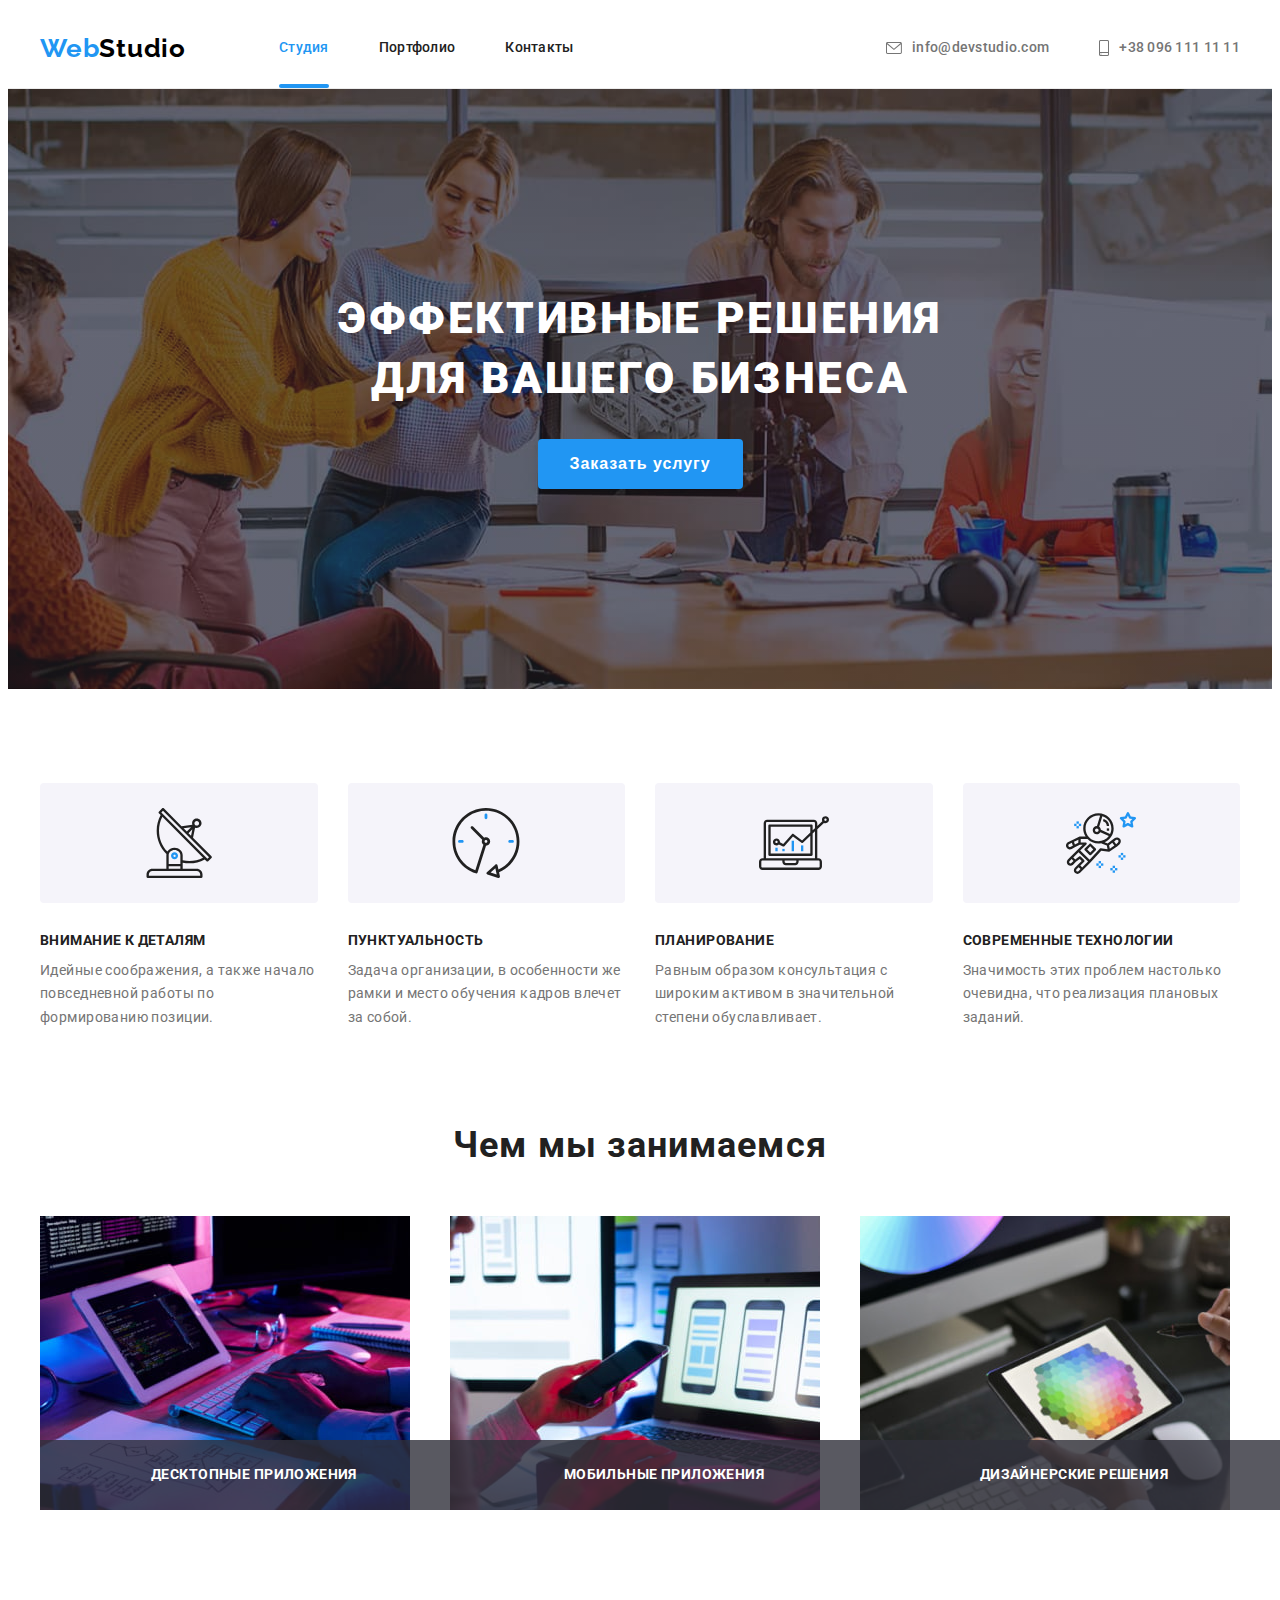
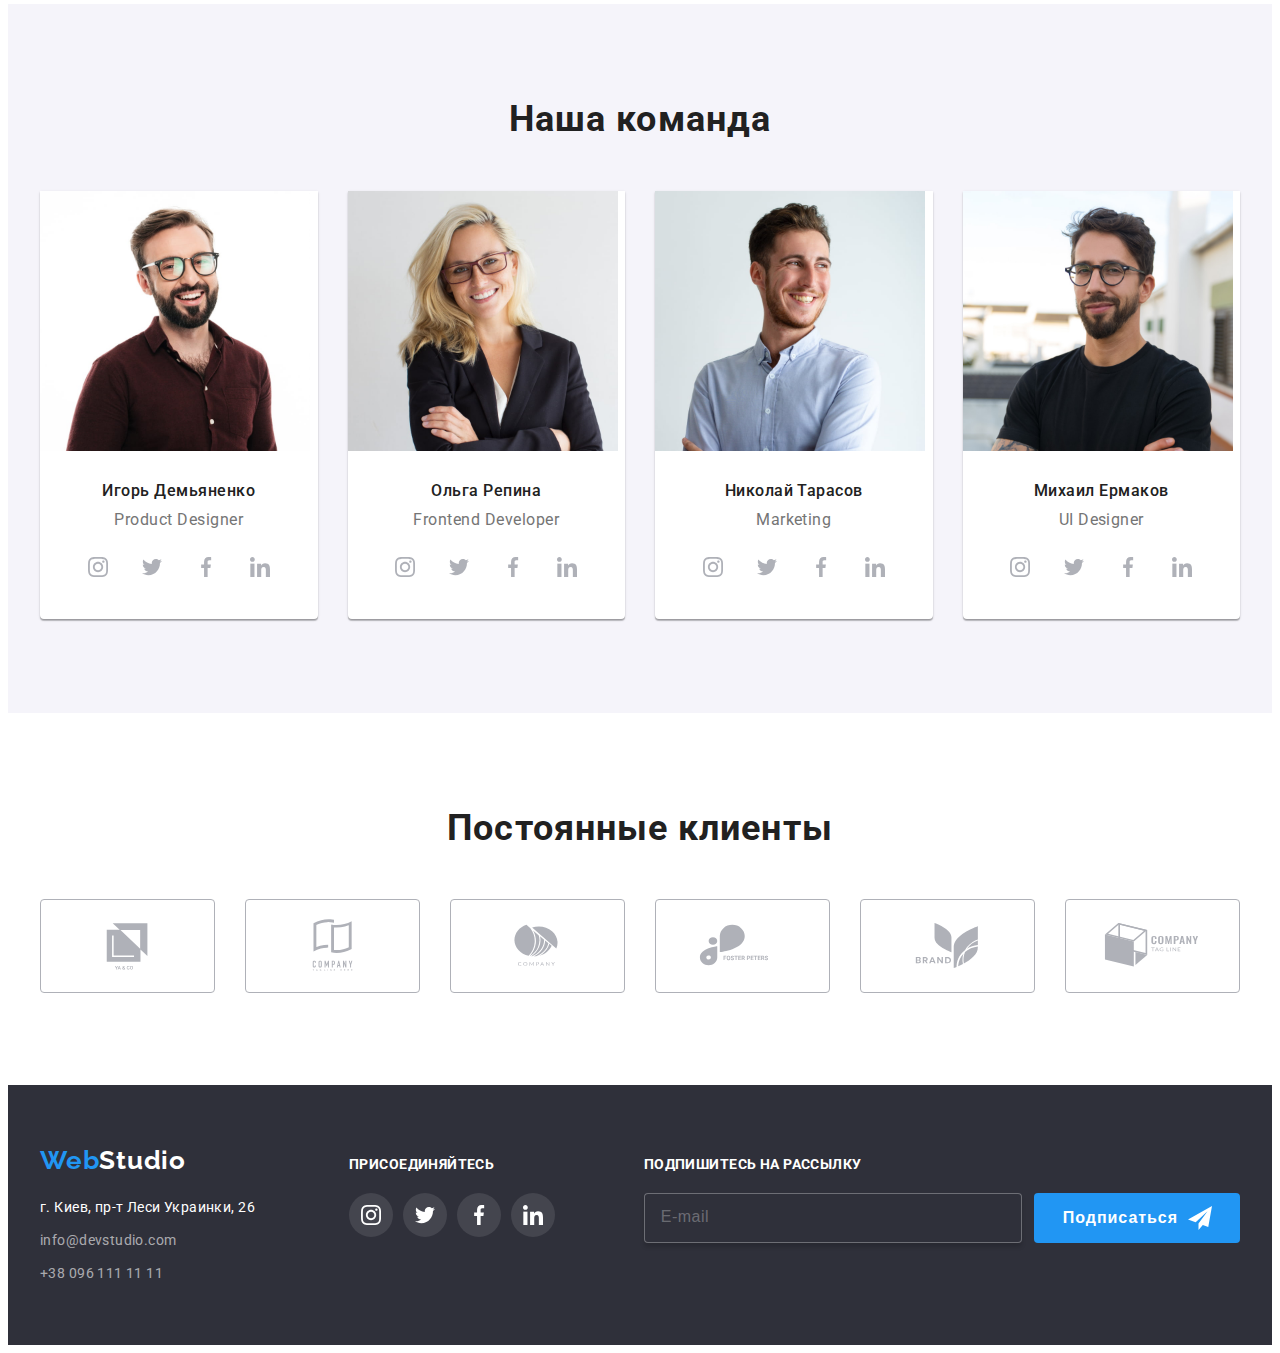
==== index.html @ 1b076e42 "copy hw5 to hw6 and add  subscribe form" ====
<!DOCTYPE html>
<html lang="ru">

<head>
  <meta charset="UTF-8">
  <meta http-equiv="X-UA-Compatible" content="IE=edge">
  <meta name="viewport" content="width=device-width, initial-scale=1.0">
  <link rel="preconnect" href="https://fonts.gstatic.com">
  <link href="https://fonts.googleapis.com/css2?family=Raleway:wght@700&family=Roboto:wght@400;500;700;900&display=swap"
    rel="stylesheet">
  <link rel="stylesheet" href="https://cdnjs.cloudflare.com/ajax/libs/modern-normalize/1.0.0/modern-normalize.min.css"
    integrity="sha512-ISS7cAi1PEhQ8jnbJpJZMd29NlhNj4AWYyLOSp2CE/CsHxTCu+r+t0D2yoJudVrd0/8fTVPUVDzY5Tvli75u/g=="
    crossorigin="anonymous" referrerpolicy="no-referrer" />
  <link rel="stylesheet" href="./css/styles.css">
  <title>Веб-студия</title>
</head>

<body>

  <!-- website header -->

  <header class="page-header">
    <div class="container head-container">
      <a class="logo link" href="./index.html"><span class="accent-color">Web</span>Studio</a>
      <nav class="navigation">
        <ul class="nav-list list">
          <li class="nav-list-item"><a class="nav-list-link link accent-color" href="./index.html">Студия</a></li>
          <li class="nav-list-item"><a class="nav-list-link link" href="./portfolio.html">Портфолио</a></li>
          <li class="nav-list-item"><a class="nav-list-link link" href="#contacts">Контакты</a></li>
        </ul>
      </nav>
      <ul class="page-header-contacts-list list">
        <li class="page-header-contacts-item">
          <a class="page-header-contacts-link link" href="mailto:info@devstudio.com">
            <svg class="envelope-icon contacts-icon" width="16" height="12">
              <use href="./images/icons.svg#icon-envelope"></use>
            </svg>
          info@devstudio.com
          </a>
        </li>
        <li class="page-header-contacts-item">
          <a class="page-header-contacts-link link" href="tel:+380961111111">
            <svg class="smartphone-icon contacts-icon" width="10" height="16">
              <use href="./images/icons.svg#icon-smartphone"></use>
            </svg>
            +38 096 111 11 11
          </a>
        </li>
      </ul>
    </div>
  </header>

  <!-- Main content -->

  <main class="main-content">

    <!-- Hero section -->

    <section class="hero-section">
      <div class="container">
        <h1 class="hero-title">Эффективные решения для вашего бизнеса</h1>
        <button class="modal-btn" type="button" data-modal-open>Заказать услугу</button>
      </div>
    </section>

    <!-- Benefits section -->

    <section class="benefits-section">
      <div class="container benefits-container">
        <h2 class="visually-hidden">Наш подход</h2>
        <ul class="benefits-list list">
          <li class="benefits-list-item">
            <div class="benefits-icon-bg">
              <svg class="benefits-icon">
                <use href="./images/icons.svg#icon-antenna"></use>
              </svg>
            </div>
            <h3 class="benefits-list-item-title">Внимание к деталям</h3>
            <p class="benefits-list-item-description">Идейные соображения, а также начало повседневной работы по формированию
              позиции.</p>
          </li>
          <li class="benefits-list-item">
            <div class="benefits-icon-bg">
              <svg class="benefits-icon">
                <use href="./images/icons.svg#icon-clock"></use>
              </svg>
            </div>
            <h3 class="benefits-list-item-title">Пунктуальность</h3>
            <p class="benefits-list-item-description">Задача организации, в особенности же рамки и место обучения кадров влечет
              за собой.</p>
          </li>
          <li class="benefits-list-item">
            <div class="benefits-icon-bg">
              <svg class="benefits-icon">
                <use href="./images/icons.svg#icon-diagram"></use>
              </svg>
            </div>
            <h3 class="benefits-list-item-title">Планирование</h3>
            <p class="benefits-list-item-description">Равным образом консультация с широким активом в значительной степени
              обуславливает.</p>
          </li>
          <li class="benefits-list-item">
            <div class="benefits-icon-bg">
              <svg class="benefits-icon">
                <use href="./images/icons.svg#icon-astronaut"></use>
              </svg>
            </div>
            <h3 class="benefits-list-item-title">Современные технологии</h3>
            <p class="benefits-list-item-description">Значимость этих проблем настолько очевидна, что реализация плановых
              заданий.</p>
          </li>
        </ul>
      </div>
    </section>

    <!-- Serviсes section -->

    <section class="services-section">
      <div class="container">
        <h2 class="title">Чем мы занимаемся</h2>
        <ul class="services-list list">
          <li class="services-list-item">
            <img class="services-list-item-img" src="./images/services/websites-development.jpg"
              alt="Разработка сайтов под ключ" width="370" height="294">
            <p class="servise-list-item-desctiprtion">Десктопные приложения</p>
          </li>
          <li class="services-list-item">
            <img class="services-list-item-img" src="./images/services/mobile-applications-development.jpg"
              alt="Разработка мобильных приложений" width="370" height="294">
              <p class="servise-list-item-desctiprtion">Мобильные приложения</p>
          </li>
          <li class="services-list-item">
            <img class="services-list-item-img" src="./images/services/projects-design.jpg" alt="Дизайн проектов" width="370"
              height="294">
              <p class="servise-list-item-desctiprtion">Дизайнерские решения</p>
          </li>
        </ul>
      </div>
    </section>
    
    <!-- Team section-->

    <section class="section team">
      <div class="container">
              <h2 class="title">Наша команда</h2>
              <ul class="team-list list">
                <li class="team-list-item">
                  <img class="team-list-item-img" src="./images/team/ihor-demyanenko.jpg" alt="Демьяненко Игорь" width="270"
                    height="260">
                  <div class="team-card">
                    <h3 class="team-list-item-name">Игорь Демьяненко</h3>
                    <p class="team-list-item-work-position">Product Designer</p>
                    <ul class="social-list list">
                      <li class="social-list-item">
                        <a href="" class="social-list-link light-theme-icon-bgc link">
                          <svg class="social-icon light-theme-icon">
                            <use href="./images/icons.svg#icon-instagram"></use>
                          </svg>
                        </a>
                      </li>
                      <li class="social-list-item">
                        <a href="" class="social-list-link light-theme-icon-bgc link">
                          <svg class="social-icon light-theme-icon">
                            <use href="./images/icons.svg#icon-twitter"></use>
                          </svg>
                        </a>
                      </li>
                      <li class="social-list-item">
                        <a href="" class="social-list-link light-theme-icon-bgc link">
                          <svg class="social-icon light-theme-icon">
                            <use href="./images/icons.svg#icon-facebook"></use>
                          </svg>
                        </a>
                      </li>
                      <li class="social-list-item">
                        <a href="" class="social-list-link light-theme-icon-bgc link">
                          <svg class="social-icon light-theme-icon">
                            <use href="./images/icons.svg#icon-linkedin"></use>
                          </svg>
                        </a>
                      </li>
                    </ul>
                  </div>
                </li>
                <li class="team-list-item">
                  <img class="team-list-item-img" src="./images/team/olha-repina.jpg" alt="Репина Ольга" width="270" height="260">
                  <div class="team-card">
                    <h3 class="team-list-item-name">Ольга Репина</h3>
                    <p class="team-list-item-work-position">Frontend Developer</p>
                    <ul class="social-list list">
                      <li class="social-list-item">
                        <a href="" class="social-list-link light-theme-icon-bgc">
                          <svg class="social-icon light-theme-icon">
                            <use href="./images/icons.svg#icon-instagram"></use>
                          </svg>
                        </a>
                      </li>
                      <li class="social-list-item">
                        <a href="" class="social-list-link light-theme-icon-bgc">
                          <svg class="social-icon light-theme-icon">
                            <use href="./images/icons.svg#icon-twitter"></use>
                          </svg>
                        </a>
                      </li>
                      <li class="social-list-item">
                        <a href="" class="social-list-link light-theme-icon-bgc">
                          <svg class="social-icon light-theme-icon">
                            <use href="./images/icons.svg#icon-facebook"></use>
                          </svg>
                        </a>
                      </li>
                      <li class="social-list-item">
                        <a href="" class="social-list-link light-theme-icon-bgc">
                          <svg class="social-icon light-theme-icon">
                            <use href="./images/icons.svg#icon-linkedin"></use>
                          </svg>
                        </a>
                      </li>
                    </ul>
                  </div>
                </li>
                <li class="team-list-item">
                  <img class="team-list-item-img" src="./images/team/nikolay-tarasov.jpg" alt="Николай Тарасов" width="270"
                    height="260">
                  <div class="team-card">
                    <h3 class="team-list-item-name">Николай Тарасов</h3>
                    <p class="team-list-item-work-position">Marketing</p>
                    <ul class="social-list list">
                      <li class="social-list-item">
                        <a href="" class="social-list-link light-theme-icon-bgc">
                          <svg class="social-icon light-theme-icon">
                            <use href="./images/icons.svg#icon-instagram"></use>
                          </svg>
                        </a>
                      </li>
                      <li class="social-list-item">
                        <a href="" class="social-list-link light-theme-icon-bgc">
                          <svg class="social-icon light-theme-icon">
                            <use href="./images/icons.svg#icon-twitter"></use>
                          </svg>
                        </a>
                      </li>
                      <li class="social-list-item">
                        <a href="" class="social-list-link light-theme-icon-bgc">
                          <svg class="social-icon light-theme-icon">
                            <use href="./images/icons.svg#icon-facebook"></use>
                          </svg>
                        </a>
                      </li>
                      <li class="social-list-item">
                        <a href="" class="social-list-link light-theme-icon-bgc">
                          <svg class="social-icon light-theme-icon">
                            <use href="./images/icons.svg#icon-linkedin"></use>
                          </svg>
                        </a>
                      </li>
                    </ul>
                  </div>
                </li>
                <li class="team-list-item">
                  <img class="team-list-item-img" src="./images/team/mikhail-ermakov.jpg" alt="Ермаков Михаил" width="270"
                    height="260">
                  <div class="team-card">
                    <h3 class="team-list-item-name">Михаил Ермаков</h3>
                    <p class="team-list-item-work-position">UI Designer</p>
                    <ul class="social-list list">
                      <li class="social-list-item">
                        <a href="" class="social-list-link light-theme-icon-bgc">
                          <svg class="social-icon light-theme-icon">
                            <use href="./images/icons.svg#icon-instagram"></use>
                          </svg>
                        </a>
                      </li>
                      <li class="social-list-item">
                        <a href="" class="social-list-link light-theme-icon-bgc">
                          <svg class="social-icon light-theme-icon">
                            <use href="./images/icons.svg#icon-twitter"></use>
                          </svg>
                        </a>
                      </li>
                      <li class="social-list-item">
                        <a href="" class="social-list-link light-theme-icon-bgc">
                          <svg class="social-icon light-theme-icon">
                            <use href="./images/icons.svg#icon-facebook"></use>
                          </svg>
                        </a>
                      </li>
                      <li class="social-list-item">
                        <a href="" class="social-list-link light-theme-icon-bgc">
                          <svg class="social-icon light-theme-icon">
                            <use href="./images/icons.svg#icon-linkedin"></use>
                          </svg>
                        </a>
                      </li>
                    </ul>
                  </div>
                </li>
              </ul>
      </div>
    </section>

    <!-- Clients section -->

    <section class="section clients">
      <div class="container clients-container">
        <h2 class="title">Постоянные клиенты</h2>
        <ul class="clients-list list">
          <li class="clients-list-item">
            <a href="" class="clients-list-link link">
              <svg class="client-icon light-theme-icon">
                <use href="./images/icons.svg#icon-client1"></use>
              </svg>
            </a>
          </li>
          <li class="clients-list-item">
            <a href="" class="clients-list-link link">
              <svg class="client-icon light-theme-icon">
                <use href="./images/icons.svg#icon-client2"></use>
              </svg>
            </a>
          </li>
          <li class="clients-list-item">
            <a href="" class="clients-list-link link">
              <svg class="client-icon light-theme-icon">
                <use href="./images/icons.svg#icon-client3"></use>
              </svg>
            </a>
          </li>
          <li class="clients-list-item">
            <a href="" class="clients-list-link link">
              <svg class="client-icon light-theme-icon">
                <use href="./images/icons.svg#icon-client4"></use>
              </svg>
            </a>
          </li>
          <li class="clients-list-item">
            <a href="" class="clients-list-link link">
              <svg class="client-icon light-theme-icon">
                <use href="./images/icons.svg#icon-client5"></use>
              </svg>
            </a>
          </li>
          <li class="clients-list-item">
            <a href="" class="clients-list-link link">
              <svg class="client-icon light-theme-icon">
                <use href="./images/icons.svg#icon-client6"></use>
              </svg>
            </a>
          </li>

        </ul>
      </div>
    </section> 
    
  </main>

  <!-- footer content -->

  <footer class="page-footer-section">
    <div class="container footer-container">
      <div class="contacts-column">
        <a class="logo link alternate-logo-color" href="./index.html"><span class="accent-color">Web</span>Studio</a>
        <address id="contacts" class="page-footer-contacts">
          <ul class="page-footer-contacts-list list">
            <li class="page-footer-contacts-list-item"><a class="page-footer-contacts-list-link link"
                href="https://goo.gl/maps/BkVQLuisvxyrpe818" target="_blank" rel="noopener noreferrer nofollow">г. Киев, пр-т
                Леси Украинки, 26</a>
            </li>
            <li class="page-footer-contacts-list-item"><a class="page-footer-contacts-list-link footer-contacts-color link "
                href="mailto:info@devstudio.com">info@devstudio.com</a></li>
            <li class="page-footer-contacts-list-item"><a class="page-footer-contacts-list-link footer-contacts-color link "
                href="tel:+380961111111">+38 096 111 11 11</a></li>
          </ul>
        </address>
      </div>
      <div class="footer-social">
        <b class="social-list-title">присоединяйтесь</b>
        <ul class="social-list footer-social-list list">
          <li class="social-list-item">
            <a href="" class="social-list-link dark-theme-icon-bgc link">
              <svg class="social-icon dark-theme-icon">
                <use href="./images/icons.svg#icon-instagram"></use>
              </svg>
            </a>
          </li>
          <li class="social-list-item">
            <a href="" class="social-list-link dark-theme-icon-bgc link">
              <svg class="social-icon dark-theme-icon">
                <use href="./images/icons.svg#icon-twitter"></use>
              </svg>
            </a>
          </li>
          <li class="social-list-item">
            <a href="" class="social-list-link dark-theme-icon-bgc link">
              <svg class="social-icon dark-theme-icon">
                <use href="./images/icons.svg#icon-facebook"></use>
              </svg>
            </a>
          </li>
          <li class="social-list-item">
            <a href="" class="social-list-link dark-theme-icon-bgc link">
              <svg class="social-icon dark-theme-icon">
                <use href="./images/icons.svg#icon-linkedin"></use>
              </svg>
            </a>
          </li>
        </ul>
      </div>
      <div class="footer-form">
        <b class="social-list-title">Подпишитесь на рассылку</b>
        <form class="footer-subscribe" name="subscribe-form" 
          method="GET" autocomplete="on">
          <label for="email"></label>
          <input class="footer-subscribe-email" type="email" name="email" id="email" placeholder="E-mail">
          <button class="footer-subscribe-btn" type="submit">Подписаться
            <svg class="subscribe-icon-send">
              <use href="./images/icons.svg#icon-send"></use>
            </svg>
          </button>
        </form>
      </div>

    </div>
  </footer>

<!-- Modal window -->

  <div class="backdrop is-hidden-backdrop" data-modal>
    <div class="modal-window is-hidden-modal" data-modal-window>
      <button class="modal-close" data-modal-close>
        <svg class="close-icon">
          <use href="./images/icons.svg#icon-close"></use>
        </svg>
      </button>
    </div>
  </div>

  <script src="./js/modal.js"></script>

</body>

</html>
---- css/styles.css ----
/* ------------------------- VARIABLES ------------------------- */

:root {
  --primary-text-color: #757575;
  --titles-text-color: #212121;
  --main-logo-color: #000000;
  --bg-color: #2f303a;
  --alternate-logo-color: #ffffff;
  --accent-color: #2196f3;
  --hover-modal-btn-color: #188ce8;
  --overlay-color: rgba(33, 150, 243, 0.9);
  --footer-contacts-color: rgba(255, 255, 255, 0.6);
  --filter-btn-color: #f5f4fa;
  --hr-border-color: #ececec;
  --card-border-color: #eeeeee;
  --link-icons-color: #afb1b8;
  --dark-theme-icon-bgc: rgba(255, 255, 255, 0.1);
  --dark-theme-input-color: rgba(255, 255, 255, 0.6)
  --dark-theme-border-color: rgba(255, 255, 255, 0.3);
  --logo-font-family: 'Raleway', 'Arial', 'Helvetica', sans-serif;
  --main-font-family: 'Roboto', 'Arial', 'Helvetica', sans-serif;
  --timing-func: cubic-bezier(0.4, 0, 0.2, 1);
}

/* ------------------------- END VARIABLES ------------------------- */

/* ------------------------- GLOBAL ------------------------- */

body {
  font-family: var(--main-font-family);
  color: var(--primary-text-color);
}

.link {
  text-decoration: none;
  color: inherit;
  transition: color 250ms var(--timing-func);
}

.list {
  list-style: none;
}

.container {
  width: 1200px;
  padding: 0 15px;
  margin: 0 auto;
}

/* Visual monitoring */
/* h1,
h2,
h3,
p,
a,
button,
ul,
li,
div,
span {
  outline: 1px solid yellow;
  background-color: grey;
} */

h1,
h2,
h3,
h4,
h5,
h6,
p,
button,
ul,
ol,
li {
  margin-top: 0;
  margin-bottom: 0;
}

ul {
  padding-left: 0;
}

img,
a,
b {
  display: block;
}

/* ------------------------- END GLOBAL ------------------------- */

/* ------------------------- COMPONENTS ------------------------- */

/* ------------------------- SECTION ------------------------- */

.section {
  padding-top: 94px;
  padding-bottom: 94px;
}

/* ------------------------- END SECTION ------------------------- */

/* ------------------------- LOGO ------------------------- */

.logo {
  font-family: var(--logo-font-family);
  font-weight: 700;
  font-size: 26px;
  line-height: 1.19;
  letter-spacing: 0.03em;
  color: var(--main-logo-color);

  animation-name: logo-animation;
  animation-timing-function: cubic-bezier(0.37, 0.6, 0.66, 0.82);
  animation-duration: 1200ms;
  animation-delay: 500ms;
}

.accent-color,
.nav-list-link.accent-color {
  color: var(--accent-color);
}

.logo.alternate-logo-color {
  color: var(--alternate-logo-color);
}

/* ------------------------- END LOGO ------------------------- */

/* ------------------------- MODAL BUTTON ------------------------- */

.modal-btn {
  padding-left: 32px;
  padding-right: 32px;
  padding-top: 10px;
  padding-bottom: 10px;

  font-weight: 700;
  font-size: 16px;
  line-height: 1.87;
  text-align: center;
  letter-spacing: 0.06em;
  color: var(--alternate-logo-color);
  background-color: var(--accent-color);
  cursor: pointer;
  border: none;
  border-radius: 4px;
  box-shadow: 0px 4px 4px rgba(0, 0, 0, 0.15);

  transition: background-color 250ms var(--timing-func);
}

.modal-btn:hover,
.modal-btn:focus {
  background-color: var(--hover-modal-btn-color);
}

/* ------------------------- END MODAL BUTTON ------------------------- */

/* ------------------------- FILTER BUTTON ------------------------- */

.filter-list-btn {
  padding-top: 6px;
  padding-right: 22px;
  padding-bottom: 6px;
  padding-left: 22px;

  font-weight: 500;
  font-size: 16px;
  line-height: 1.62;
  text-align: center;
  letter-spacing: 0.03em;
  color: var(--titles-text-color);
  background-color: var(--filter-btn-color);
  cursor: pointer;
  border: none;
  border-radius: 4px;

  transition: color 250ms var(--timing-func),
    background-color 250ms var(--timing-func),
    box-shadow 250ms var(--timing-func);
}

.filter-list-btn:hover,
.filter-list-btn:focus {
  background-color: var(--accent-color);
  color: var(--alternate-logo-color);
  box-shadow: 0px 3px 1px rgba(0, 0, 0, 0.1), 0px 1px 2px rgba(0, 0, 0, 0.08),
    0px 2px 2px rgba(0, 0, 0, 0.12);
}

/* ------------------------- END FILTER BUTTON ------------------------- */

/* ------------------------- TITLES ------------------------- */

.title {
  margin-bottom: 50px;

  font-size: 36px;
  line-height: 1.17;
  text-align: center;
  letter-spacing: 0.03em;
  color: var(--titles-text-color);
}

/* Hidden title */

.visually-hidden {
  position: absolute;
  width: 1px;
  height: 1px;
  margin: -1px;
  border: 0;
  padding: 0;

  white-space: nowrap;
  clip-path: inset(100%);
  clip: rect(0 0 0 0);
  overflow: hidden;
}

/* ------------------------- END TITLES ------------------------- */

/* ------------------------- HEADER ------------------------- */

.page-header {
  border-bottom-color: var(--hr-border-color);
  border-bottom-width: 1px;
  border-bottom-style: solid;
}

.head-container {
  display: flex;
  align-items: center;
}

.nav-list {
  display: flex;
  align-items: center;
}

.page-header-contacts-list {
  display: flex;
  margin-left: auto;
  align-items: center;
}

.logo {
  margin-right: 93px;
}

.nav-list-item:not(:last-child),
.page-header-contacts-item:not(:last-child) {
  margin-right: 50px;
}

.nav-list-link,
.page-header-contacts-link {
  position: relative;
  padding-top: 32px;
  padding-bottom: 32px;
  font-weight: 500;
  font-size: 14px;
  line-height: 1.14;
  letter-spacing: 0.02em;
}

.nav-list-link {
  color: var(--titles-text-color);
}

.nav-list-link::after {
  position: absolute;
  bottom: 0;
  content: '';
  display: block;
  width: 100%;
  height: 4px;
  border-radius: 2px;
  background-color: var(--accent-color);
  transform: scale(0);
  transition: transform 250ms var(--timing-func);
}

.nav-list-link.accent-color::after {
  transform: scale(1);
}

.nav-list-link:hover::after,
.nav-list-link:focus::after {
  transform: scale(1);
}

.nav-list-link:hover,
.nav-list-link:focus,
.page-header-contacts-link:hover,
.page-header-contacts-link:focus,
.page-footer-contacts-list-link:hover,
.page-footer-contacts-list-link:focus {
  color: var(--accent-color);
}

.page-header-contacts-link {
  display: flex;
  align-items: center;
}

.contacts-icon {
  margin-right: 10px;
  display: block;
  fill: currentColor;
}

/* ------------------------- END HEADER ------------------------- */

/* ------------------------- FOOTER ------------------------- */

.page-footer-section {
  padding-top: 60px;
  padding-bottom: 60px;
  background-color: var(--bg-color);
}

.footer-container {
  display: flex;
  align-items: baseline;
}

.contacts-column {
  margin-right: 70px;
}

.page-footer-contacts {
  margin-top: 20px;
  font-style: normal;
}

.page-footer-contacts-list-item {
  font-size: 14px;
  line-height: 1.71;
  letter-spacing: 0.03em;
  color: var(--alternate-logo-color);
}

.page-footer-contacts-list-item:not(:last-child) {
  margin-bottom: 9px;
}

.footer-contacts-color {
  color: var(--footer-contacts-color);
}

.social-list-title {
  margin-bottom: 20px;

  font-size: 14px;
  line-height: 1.14;
  letter-spacing: 0.03em;
  text-transform: uppercase;
  color: var(--alternate-logo-color);
}

.footer-form {
  margin-left: auto;
}

.footer-subscribe {
  display: flex;
}

.footer-subscribe-email {
  padding-top: 15px;
  padding-bottom: 15px;
  padding-left: 16px;
  width: 358px;
  margin-right: 12px;
  border-radius: 4px;
  border: 1px solid rgba(255, 255, 255, 0.3);
  box-shadow: 0px 4px 4px rgba(0, 0, 0, 0.15);
  background-color: var(--bg-color);
  color: var(--alternate-logo-color);
}

.footer-subscribe-btn:hover,
.footer-subscribe-btn:focus {
  box-shadow: 0px 4px 4px rgba(0, 0, 0, 0.15);
  background-color: var(--hover-modal-btn-color);
}

.footer-subscribe-email::placeholder {
  font-size: 16px;
  line-height: 1.25;
  letter-spacing: 0.03em;
  color: rgba(255, 255, 255, 0.3);
}

.footer-subscribe-btn {
  display: flex;
  align-items: center;
  padding-top: 10px;
  padding-right: 28px;
  padding-bottom: 10px;
  padding-left: 29px;
  cursor: pointer;
  border-radius: 4px;
  border: none;
  font-weight: 700;
  font-size: 16px;
  line-height: 1.87;
  text-align: center;
  letter-spacing: 0.06em;
  /* box-shadow: 0px 4px 4px rgba(0, 0, 0, 0.15); */
  color: var(--alternate-logo-color);
  background-color: var(--accent-color);
}

.subscribe-icon-send {
  width: 24px;
  height: 24px;
  margin-left: 10px;
  fill: currentColor;
}

/* ------------------------- END FOOTER ------------------------- */

/* ------------------------- SOCIAL ICONS ------------------------- */

.social-list {
  display: flex;
  justify-content: center;
}

.footer-social-list {
  display: flex;
  justify-content: flex-start;
}

.social-list-item:not(:last-child) {
  margin-right: 10px;
}

.personal-social-list {
  justify-content: center;
}

.social-list-link {
  display: flex;
  justify-content: center;
  align-items: center;
  width: 44px;
  height: 44px;
  border-radius: 50%;
}

.social-icon {
  width: 20px;
  height: 20px;
}

.light-theme-icon-bgc {
  background-color: var(--alternate-logo-color);
  transition: background-color 250ms var(--timing-func);
}

.light-theme-icon {
  fill: var(--link-icons-color);
  transition: fill 250ms var(--timing-func);
}

.social-list-link:hover,
.social-list-link:focus {
  background-color: var(--accent-color);
}

.light-theme-icon-bgc:hover .social-icon,
.light-theme-icon-bgc:focus .social-icon {
  fill: var(--alternate-logo-color);
}

.dark-theme-icon-bgc {
  background-color: var(--dark-theme-icon-bgc);
  transition: background-color 250ms var(--timing-func);
}

.dark-theme-icon {
  fill: var(--alternate-logo-color);
}

/* ------------------------- END SOCIAL ICONS ------------------------- */

/* ------------------------- END COMPONENTS ------------------------- */

/* ------------------------- HERO ------------------------- */

.hero-section {
  max-width: 1600px;
  margin-right: auto;
  margin-left: auto;
  background-color: var(--bg-color);
  background-image: linear-gradient(
      rgba(47, 48, 58, 0.4),
      rgba(47, 48, 58, 0.4)
    ),
    url(../images/hero/hero-bg.jpg);
  background-size: cover;
  background-position: center;
  padding-top: 200px;
  padding-bottom: 200px;
  text-align: center;
}

.hero-title {
  max-width: 696px;
  margin-left: auto;
  margin-right: auto;
  margin-bottom: 30px;

  font-weight: 900;
  font-size: 44px;
  line-height: 1.36;
  letter-spacing: 0.06em;
  text-transform: uppercase;
  color: var(--alternate-logo-color);
}

/* ------------------------- END HERO ------------------------- */

/* ------------------------- BENEFITS ------------------------- */

.benefits-section {
  padding-top: 94px;
  padding-bottom: 47px;
}

.benefits-list-item-title {
  margin-bottom: 10px;

  font-size: 14px;
  line-height: 1.14;
  letter-spacing: 0.03em;
  text-transform: uppercase;
  color: var(--titles-text-color);
}

.benefits-list {
  display: flex;
  flex-wrap: wrap;
  margin-left: -30px;
  margin-top: -30px;
}

.benefits-list-item {
  flex-basis: calc((100% - 120px) / 4);
  margin-left: 30px;
  margin-top: 30px;
}

.benefits-icon-bg {
  display: flex;
  justify-content: center;
  align-items: center;
  height: 120px;
  margin-bottom: 30px;
  border-radius: 4px;
  background-color: var(--filter-btn-color);
}

.benefits-icon {
  display: block;
  width: 70px;
  height: 70px;
}

.benefits-list-item-description {
  font-size: 14px;
  line-height: 1.71;
  letter-spacing: 0.03em;
}

/* ------------------------- END BENEFITS ------------------------- */

/* ------------------------- SERVICES ------------------------- */

.services-section {
  padding-top: 47px;
  padding-bottom: 94px;
}

.services-list {
  display: flex;
  flex-wrap: wrap;
  margin-left: -30px;
  margin-top: -30px;
}

.services-list-item {
  position: relative;
  flex-basis: calc((100% - 90px) / 3);
  margin-left: 30px;
  margin-top: 30px;
}

.servise-list-item-desctiprtion {
  position: absolute;
  bottom: 0;
  left: 0;
  width: 100%;
  padding-top: 27px;
  padding-bottom: 27px;
  padding-left: 24px;
  padding-right: 24px;
  font-weight: 700;
  font-size: 14px;
  line-height: 1.14;
  text-align: center;
  letter-spacing: 0.03em;
  text-transform: uppercase;
  background-color: rgba(47, 48, 58, 0.8);
  color: var(--alternate-logo-color);
}

/* ------------------------- END SERVICES ------------------------- */

/* ------------------------- TEAM ------------------------- */

.team {
  background-color: var(--filter-btn-color);
}

.team-list {
  text-align: center;
  display: flex;
  flex-wrap: wrap;
  margin-left: -30px;
  margin-top: -30px;
}

.team-list-item {
  flex-basis: calc((100% - 120px) / 4);
  margin-left: 30px;
  margin-top: 30px;
  box-shadow: 0px 1px 3px rgba(0, 0, 0, 0.12), 0px 1px 1px rgba(0, 0, 0, 0.14),
    0px 2px 1px rgba(0, 0, 0, 0.2);
  border-radius: 0px 0px 4px 4px;
  background-color: var(--alternate-logo-color);
}

.team-card {
  padding-top: 30px;
  padding-bottom: 30px;
  padding-left: 32px;
  padding-right: 32px;
}

.team-list-item-name {
  margin-bottom: 10px;
  font-weight: 500;
  font-size: 16px;
  line-height: 1.19;
  letter-spacing: 0.03em;
  color: var(--titles-text-color);
}

.team-list-item-work-position {
  margin-bottom: 16px;
  font-size: 16px;
  line-height: 1.19;
  letter-spacing: 0.03em;
}

/* ------------------------- END TEAM ------------------------- */

/* ------------------------- CLIENTS ------------------------- */

.clients-list {
  display: flex;
  flex-wrap: wrap;
  justify-content: center;
  margin-left: -30px;
  margin-top: -30px;
}

.clients-list-item {
  display: flex;
  justify-content: center;
  flex-basis: calc((100% - 180px) / 6);
  height: 92px;
  margin-left: 30px;
  margin-top: 30px;
}

.clients-list-link {
  display: flex;
  justify-content: center;
  align-items: center;
  width: 100%;
  height: 100%;
  border-width: 1px;
  border-style: solid;
  border-radius: 4px;
  border-color: var(--link-icons-color);
  transition: border-color 250ms var(--timing-func);
}

.client-icon {
  display: block;
  width: 106px;
  height: 60px;
}

.clients-list-link:hover,
.clients-list-link:focus {
  border-color: var(--accent-color);
}

.clients-list-link:hover .client-icon,
.clients-list-link:focus .client-icon {
  fill: var(--accent-color);
}

/* ------------------------- END CLIENTS ------------------------- */

/* ------------------------- PORTFOLIO ------------------------- */

.filter-list {
  display: flex;
  justify-content: center;
  flex-wrap: wrap;
  margin-bottom: 50px;
  margin-top: -8px;
}

.filter-list-item {
  margin-top: 8px;
}

.filter-list-item:not(:last-child) {
  margin-right: 8px;
}

.projects-list {
  display: flex;
  flex-wrap: wrap;
  margin-left: -30px;
  margin-top: -30px;
}

.projects-list-item {
  flex-basis: calc((100% - 90px) / 3);
  margin-left: 30px;
  margin-top: 30px;
}

.projects-list-item-link {
  transition: box-shadow 250ms var(--timing-func);
}

.projects-list-item-link:hover,
.projects-list-item-link:focus {
  box-shadow: 0px 1px 1px rgba(0, 0, 0, 0.12), 0px 4px 4px rgba(0, 0, 0, 0.06),
    1px 4px 6px rgba(0, 0, 0, 0.16);
}

.projects-list-item-img-wrapper {
  position: relative;
  overflow: hidden;
}

.overlay-description {
  position: absolute;
  top: 0;
  left: 0;
  transform: translateY(100%);
  overflow: auto;

  padding-top: 63px;
  padding-right: 24px;
  padding-bottom: 63px;
  padding-left: 24px;
  width: 100%;
  height: 100%;

  font-size: 18px;
  line-height: 1.56;
  letter-spacing: 0.03em;
  background-color: var(--overlay-color);
  color: var(--alternate-logo-color);

  transition: transform 250ms var(--timing-func);
}

.projects-list-item-link:hover .overlay-description,
.projects-list-item-link:focus .overlay-description {
  transform: translateY(0);
}

.projects-card {
  padding-top: 20px;
  padding-bottom: 20px;
  padding-left: 24px;
  padding-right: 24px;
  border-bottom: 1px solid var(--card-border-color);
  border-right: 1px solid var(--card-border-color);
  border-left: 1px solid var(--card-border-color);
}

.projects-list-item-name {
  margin-bottom: 4px;
  font-size: 18px;
  line-height: 2;
  letter-spacing: 0.06em;
  color: var(--titles-text-color);
}

.projects-list-item-type {
  font-size: 16px;
  line-height: 1.87;
  letter-spacing: 0.03em;
}

/* ------------------------- END PORTFOLIO ------------------------- */

/* ------------------------- MODAL WINDOW ------------------------- */

.backdrop {
  position: fixed;
  top: 0;
  left: 0;
  width: 100vw;
  height: 100vh;
  background-color: rgba(0, 0, 0, 0.2);
  z-index: 100;
  transition: opacity 250ms var(--timing-func),
    visibility 250ms var(--timing-func);
}

.is-hidden-backdrop {
  opacity: 0;
  visibility: hidden;
  pointer-events: none;
}

.modal-window {
  position: absolute;
  top: 50%;
  left: 50%;
  width: 528px;
  /* temporary */
  min-height: 400px;
  transform: translate(-50%, -50%) scaleY(1);
  border-radius: 4px;
  background-color: var(--alternate-logo-color);
  transition: transform 250ms var(--timing-func);
}

.is-hidden-modal {
  transform: translate(-50%, -50%) scaleY(0);
}

.modal-close {
  position: absolute;
  top: 8px;
  right: 8px;
  display: flex;
  justify-content: center;
  align-items: center;
  width: 30px;
  height: 30px;
  border-radius: 50%;
  cursor: pointer;
  background-color: transparent;
  border: 1px solid rgba(0, 0, 0, 0.1);
}

.close-icon {
  width: 10px;
  height: 10px;
  fill: var(--main-logo-color);
}

/* ------------------------- END MODAL WINDOW ------------------------- */

/* ------------------------ ANIMATION ------------------------- */

@keyframes logo-animation {
  0% {
    transform: scale(1, 1);
  }
  40% {
    transform: scale(0.85, 1.6);
  }
  55% {
    transform: scale(1, 0.6);
  }
  65% {
    transform: scale(1, 1.5);
  }
  75% {
    transform: scale(1, 0.8);
  }
  85% {
    transform: scale(1, 1.1);
  }
  95% {
    transform: scale(1, 0.9);
  }
  100% {
    transform: scale(1, 1);
  }
}

/* ------------------------ END ANIMATION ------------------------- */
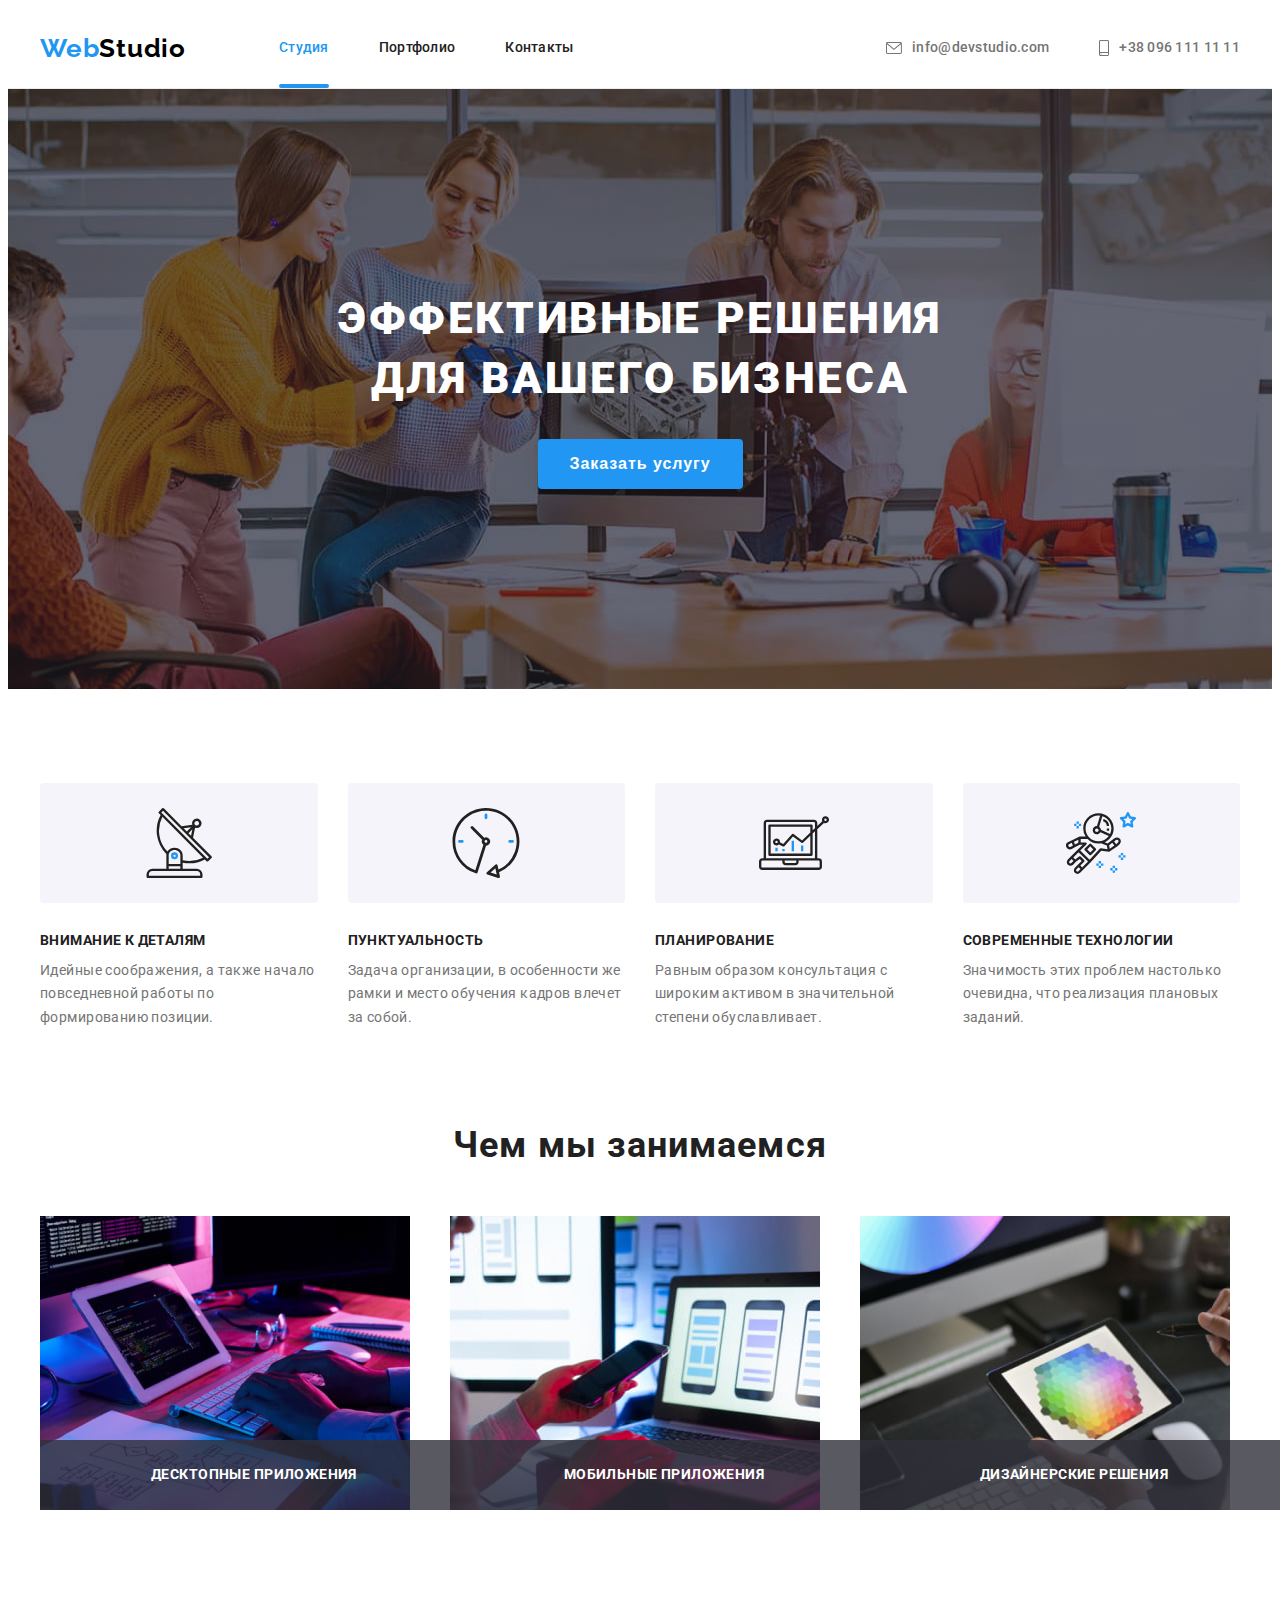
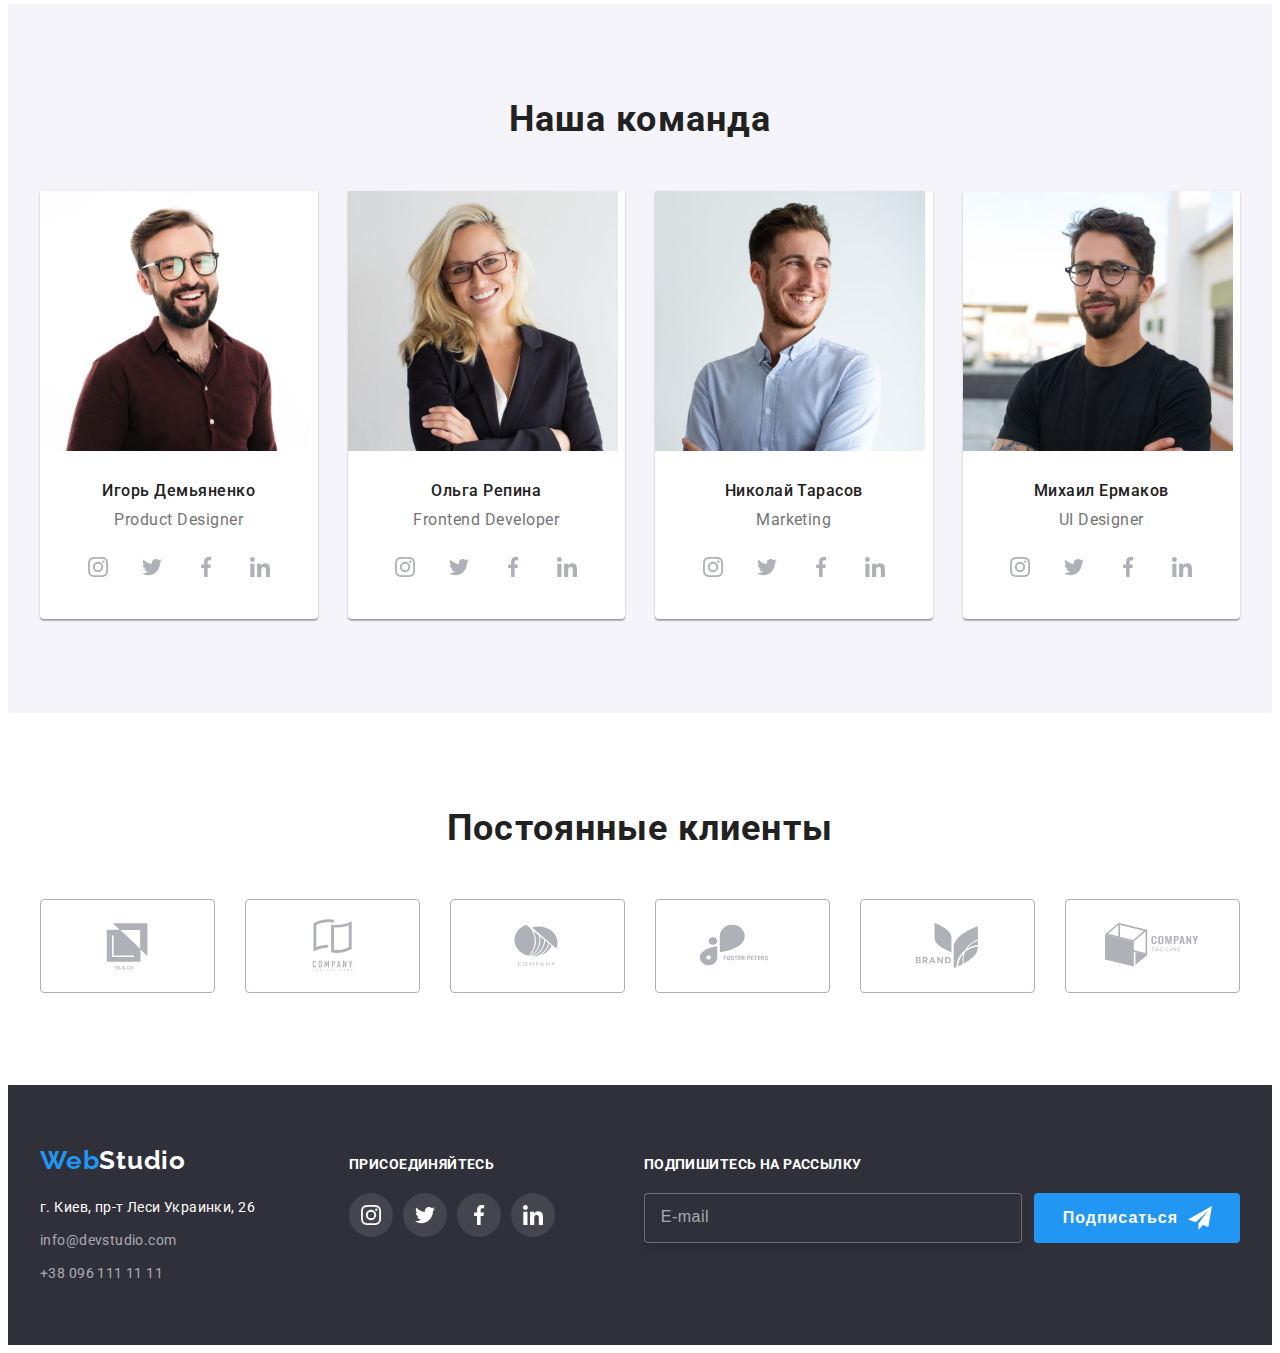
==== commit 2087e468: "markup modal form, add icons" ====
--- a/index.html
+++ b/index.html
@@ -189,28 +189,28 @@
                     <p class="team-list-item-work-position">Frontend Developer</p>
                     <ul class="social-list list">
                       <li class="social-list-item">
-                        <a href="" class="social-list-link light-theme-icon-bgc">
+                        <a href="" class="social-list-link light-theme-icon-bgc link">
                           <svg class="social-icon light-theme-icon">
                             <use href="./images/icons.svg#icon-instagram"></use>
                           </svg>
                         </a>
                       </li>
                       <li class="social-list-item">
-                        <a href="" class="social-list-link light-theme-icon-bgc">
+                        <a href="" class="social-list-link light-theme-icon-bgc link">
                           <svg class="social-icon light-theme-icon">
                             <use href="./images/icons.svg#icon-twitter"></use>
                           </svg>
                         </a>
                       </li>
                       <li class="social-list-item">
-                        <a href="" class="social-list-link light-theme-icon-bgc">
+                        <a href="" class="social-list-link light-theme-icon-bgc link">
                           <svg class="social-icon light-theme-icon">
                             <use href="./images/icons.svg#icon-facebook"></use>
                           </svg>
                         </a>
                       </li>
                       <li class="social-list-item">
-                        <a href="" class="social-list-link light-theme-icon-bgc">
+                        <a href="" class="social-list-link light-theme-icon-bgc link">
                           <svg class="social-icon light-theme-icon">
                             <use href="./images/icons.svg#icon-linkedin"></use>
                           </svg>
@@ -227,28 +227,28 @@
                     <p class="team-list-item-work-position">Marketing</p>
                     <ul class="social-list list">
                       <li class="social-list-item">
-                        <a href="" class="social-list-link light-theme-icon-bgc">
+                        <a href="" class="social-list-link light-theme-icon-bgc link">
                           <svg class="social-icon light-theme-icon">
                             <use href="./images/icons.svg#icon-instagram"></use>
                           </svg>
                         </a>
                       </li>
                       <li class="social-list-item">
-                        <a href="" class="social-list-link light-theme-icon-bgc">
+                        <a href="" class="social-list-link light-theme-icon-bgc link">
                           <svg class="social-icon light-theme-icon">
                             <use href="./images/icons.svg#icon-twitter"></use>
                           </svg>
                         </a>
                       </li>
                       <li class="social-list-item">
-                        <a href="" class="social-list-link light-theme-icon-bgc">
+                        <a href="" class="social-list-link light-theme-icon-bgc link">
                           <svg class="social-icon light-theme-icon">
                             <use href="./images/icons.svg#icon-facebook"></use>
                           </svg>
                         </a>
                       </li>
                       <li class="social-list-item">
-                        <a href="" class="social-list-link light-theme-icon-bgc">
+                        <a href="" class="social-list-link light-theme-icon-bgc link">
                           <svg class="social-icon light-theme-icon">
                             <use href="./images/icons.svg#icon-linkedin"></use>
                           </svg>
@@ -265,28 +265,28 @@
                     <p class="team-list-item-work-position">UI Designer</p>
                     <ul class="social-list list">
                       <li class="social-list-item">
-                        <a href="" class="social-list-link light-theme-icon-bgc">
+                        <a href="" class="social-list-link light-theme-icon-bgc link">
                           <svg class="social-icon light-theme-icon">
                             <use href="./images/icons.svg#icon-instagram"></use>
                           </svg>
                         </a>
                       </li>
                       <li class="social-list-item">
-                        <a href="" class="social-list-link light-theme-icon-bgc">
+                        <a href="" class="social-list-link light-theme-icon-bgc link">
                           <svg class="social-icon light-theme-icon">
                             <use href="./images/icons.svg#icon-twitter"></use>
                           </svg>
                         </a>
                       </li>
                       <li class="social-list-item">
-                        <a href="" class="social-list-link light-theme-icon-bgc">
+                        <a href="" class="social-list-link light-theme-icon-bgc link">
                           <svg class="social-icon light-theme-icon">
                             <use href="./images/icons.svg#icon-facebook"></use>
                           </svg>
                         </a>
                       </li>
                       <li class="social-list-item">
-                        <a href="" class="social-list-link light-theme-icon-bgc">
+                        <a href="" class="social-list-link light-theme-icon-bgc link">
                           <svg class="social-icon light-theme-icon">
                             <use href="./images/icons.svg#icon-linkedin"></use>
                           </svg>
@@ -411,7 +411,7 @@
         <form class="footer-subscribe" name="subscribe-form" 
           method="GET" autocomplete="on">
           <label for="email"></label>
-          <input class="footer-subscribe-email" type="email" name="email" id="email" placeholder="E-mail">
+          <input class="footer-subscribe-email" type="email" name="email" id="email" placeholder="E-mail" required>
           <button class="footer-subscribe-btn" type="submit">Подписаться
             <svg class="subscribe-icon-send">
               <use href="./images/icons.svg#icon-send"></use>
@@ -432,9 +432,50 @@
           <use href="./images/icons.svg#icon-close"></use>
         </svg>
       </button>
+      <form class="callback-form" name="callback-form"
+      method="GET" autocomplete="on">
+        <b class="callback-form-title">Оставьте свои данные, мы вам перезвоним</b>
+        <label class="callback-form-label" for="modal-name">Имя</label>
+        <div class="form-input-wrapper">
+          <input class="callback-form-input" type="text" id="modal-name" 
+          minlength="2" maxlength="20" placeholder=" " required>
+          <svg class="form-input-icon">
+            <use href="./images/icons.svg#icon-person"></use>
+          </svg>
+        </div>
+        <label class="callback-form-label" for="modal-tel">Телефон</label>
+        <div class="form-input-wrapper">
+        <input class="callback-form-input" type="tel" id="modal-tel" 
+          pattern="[0-9]{3}-[0-9]{3}-[0-9]{2}-[0-9]{2}" placeholder=" " 
+          title="093-111-22-33" required>
+          <svg class="form-input-icon">
+            <use href="./images/icons.svg#icon-phone"></use>
+          </svg>
+        </div>
+        <label class="callback-form-label" for="modal-email">Почта</label>
+        <div class="form-input-wrapper">
+          <input class="callback-form-input" type="email" 
+          id="modal-email" placeholder=" " required>
+          <svg class="form-input-icon">
+            <use href="./images/icons.svg#icon-email"></use>
+          </svg>
+        </div>
+        <label class="callback-form-label" for="modal-comment">Комментарий</label>
+        <textarea class="callback-form-textarea"
+          id="modal-comment" placeholder="Введите текст"></textarea>
+        <label class="callback-form-policy">
+          <input class="agreement-check visually-hidden" type="checkbox" required>
+          <svg class="agreement-icon">
+            <use href="./images/icons.svg#icon-checked"></use>
+          </svg>
+          Соглашаюсь с рассылкой и принимаю&nbsp;
+          <a class="callback-form-policy-link" href="" target="_blank" rel="noopener noreferrer nofollow">Условия договора</a>
+        </label>
+        <button class="callback-form-send-btn" type="submit">Отправить</button>
+      </form>
     </div>
   </div>
-
+  
   <script src="./js/modal.js"></script>
 
 </body>
--- a/css/styles.css
+++ b/css/styles.css
@@ -15,8 +15,8 @@
   --card-border-color: #eeeeee;
   --link-icons-color: #afb1b8;
   --dark-theme-icon-bgc: rgba(255, 255, 255, 0.1);
-  --dark-theme-input-color: rgba(255, 255, 255, 0.6)
   --dark-theme-border-color: rgba(255, 255, 255, 0.3);
+  --modal-placeholder-color: rgba(117, 117, 117, 0.5);
   --logo-font-family: 'Raleway', 'Arial', 'Helvetica', sans-serif;
   --main-font-family: 'Roboto', 'Arial', 'Helvetica', sans-serif;
   --timing-func: cubic-bezier(0.4, 0, 0.2, 1);
@@ -57,9 +57,13 @@
 ul,
 li,
 div,
-span {
+span,
+form,
+input,
+label,
+textarea {
   outline: 1px solid yellow;
-  background-color: grey;
+  background-color: rgb(220, 220, 220);
 } */
 
 h1,
@@ -360,6 +364,8 @@
   color: var(--alternate-logo-color);
 }
 
+/* footer form */
+
 .footer-form {
   margin-left: auto;
 }
@@ -391,7 +397,7 @@
   font-size: 16px;
   line-height: 1.25;
   letter-spacing: 0.03em;
-  color: rgba(255, 255, 255, 0.3);
+  color: var(--footer-contacts-color);
 }
 
 .footer-subscribe-btn {
@@ -421,6 +427,8 @@
   fill: currentColor;
 }
 
+/* end footer form */
+
 /* ------------------------- END FOOTER ------------------------- */
 
 /* ------------------------- SOCIAL ICONS ------------------------- */
@@ -872,11 +880,186 @@
   border: 1px solid rgba(0, 0, 0, 0.1);
 }
 
+.modal-close:focus .close-icon,
+.modal-close:hover .close-icon {
+  fill: var(--accent-color);
+}
+
 .close-icon {
   width: 10px;
   height: 10px;
   fill: var(--main-logo-color);
-}
+  transition: fill 250ms var(--timing-func);
+}
+
+/* ------------------------- MODAL FORM ------------------------- */
+
+.callback-form {
+  display: flex;
+  flex-direction: column;
+  padding-top: 40px;
+  padding-right: 40px;
+  padding-bottom: 40px;
+  padding-left: 40px;
+  text-align: center;
+}
+
+.callback-form-title {
+  margin-bottom: 12px;
+  font-size: 20px;
+  line-height: 1.15;
+  letter-spacing: 0.03em;
+  color: var(--titles-text-color);
+}
+
+.callback-form-label {
+  font-size: 12px;
+  line-height: 1.17;
+  letter-spacing: 0.01em;
+  margin-bottom: 4px;
+  text-align: left;
+}
+
+.callback-form-input,
+.callback-form-textarea {
+  width: 100%;
+  font-size: 14px;
+  line-height: 1.14;
+  letter-spacing: 0.01em;
+  border: 1px solid rgba(33, 33, 33, 0.2);
+  border-radius: 4px;
+  color: var(--titles-text-color);
+}
+
+.callback-form-input {
+  height: 40px;
+  padding-left: 42px;
+  transition: border-color 250ms var(--timing-func);
+}
+
+/* визаулизация валидации */
+/* .callback-form-input:required:focus:not(:placeholder-shown):valid {
+  border-color: green;
+}
+
+.callback-form-input:required:focus:not(:placeholder-shown):invalid {
+  border-color: red;
+} */
+
+.callback-form-textarea {
+  margin-bottom: 20px;
+  resize: none;
+  min-height: 120px;
+  padding-top: 12px;
+  padding-left: 16px;
+  padding-bottom: 12px;
+  padding-right: 16px;
+  transition: border-color 250ms var(--timing-func);
+}
+
+.callback-form-input:focus,
+.callback-form-textarea:focus {
+  border-color: var(--accent-color);
+  outline: none;
+}
+
+.callback-form-input:focus + .form-input-icon {
+  fill: var(--accent-color);
+}
+
+.callback-form-textarea::placeholder {
+  font-size: 14px;
+  line-height: 1.14;
+  letter-spacing: 0.01em;
+  color: var(--modal-placeholder-color);
+}
+
+.form-input-wrapper {
+  position: relative;
+  margin-bottom: 10px;
+}
+
+.form-input-icon {
+  position: absolute;
+  width: 18px;
+  height: 18px;
+  top: 50%;
+  left: 12px;
+  transform: translateY(-50%);
+  fill: var(--titles-text-color);
+  transition: fill 250ms var(--timing-func);
+}
+
+.callback-form-policy {
+  display: flex;
+  justify-content: center;
+  align-items: center;
+  font-size: 14px;
+  line-height: 1.71;
+  letter-spacing: 0.03em;
+  margin-bottom: 30px;
+}
+
+.agreement-icon {
+  margin-right: 7px;
+  border-radius: 2px;
+  border: 2px solid var(--titles-text-color);
+  cursor: pointer;
+  width: 16px;
+  height: 15px;
+  background-size: contain;
+  fill: var(--alternate-logo-color);
+}
+
+.agreement-check:not(:checked):focus + .agreement-icon {
+  outline: 1px solid var(--accent-color);
+  outline-offset: 2px;
+}
+
+.agreement-check:focus + .agreement-icon {
+  outline: 1px solid var(--titles-text-color);
+  outline-offset: 2px;
+}
+
+/* Альтернативный способ подсветки чекбокса при фокусе */
+/* .callback-form-policy:focus-within {
+  outline: 1px solid var(--accent-color);
+} */
+
+.agreement-check:checked + .agreement-icon {
+  background-color: var(--accent-color);
+  border: none;
+  transform: rotate(360deg);
+}
+
+.callback-form-policy-link {
+  color: var(--accent-color);
+}
+
+.callback-form-send-btn {
+  align-self: center;
+  padding-top: 10px;
+  padding-right: 55px;
+  padding-bottom: 10px;
+  padding-left: 55px;
+  border: none;
+  border-radius: 4px;
+  font-weight: bold;
+  font-size: 16px;
+  line-height: 1.87;
+  letter-spacing: 0.06em;
+  color: var(--alternate-logo-color);
+  background-color: var(--accent-color);
+  box-shadow: 0px 4px 4px rgba(0, 0, 0, 0.15);
+  transition: background-color 250ms var(--timing-func);
+}
+
+.callback-form-send-btn:hover,
+.callback-form-send-btn:focus {
+  background-color: var(--hover-modal-btn-color);
+}
+
+/* ------------------------- END MODAL FORM ------------------------- */
 
 /* ------------------------- END MODAL WINDOW ------------------------- */
 
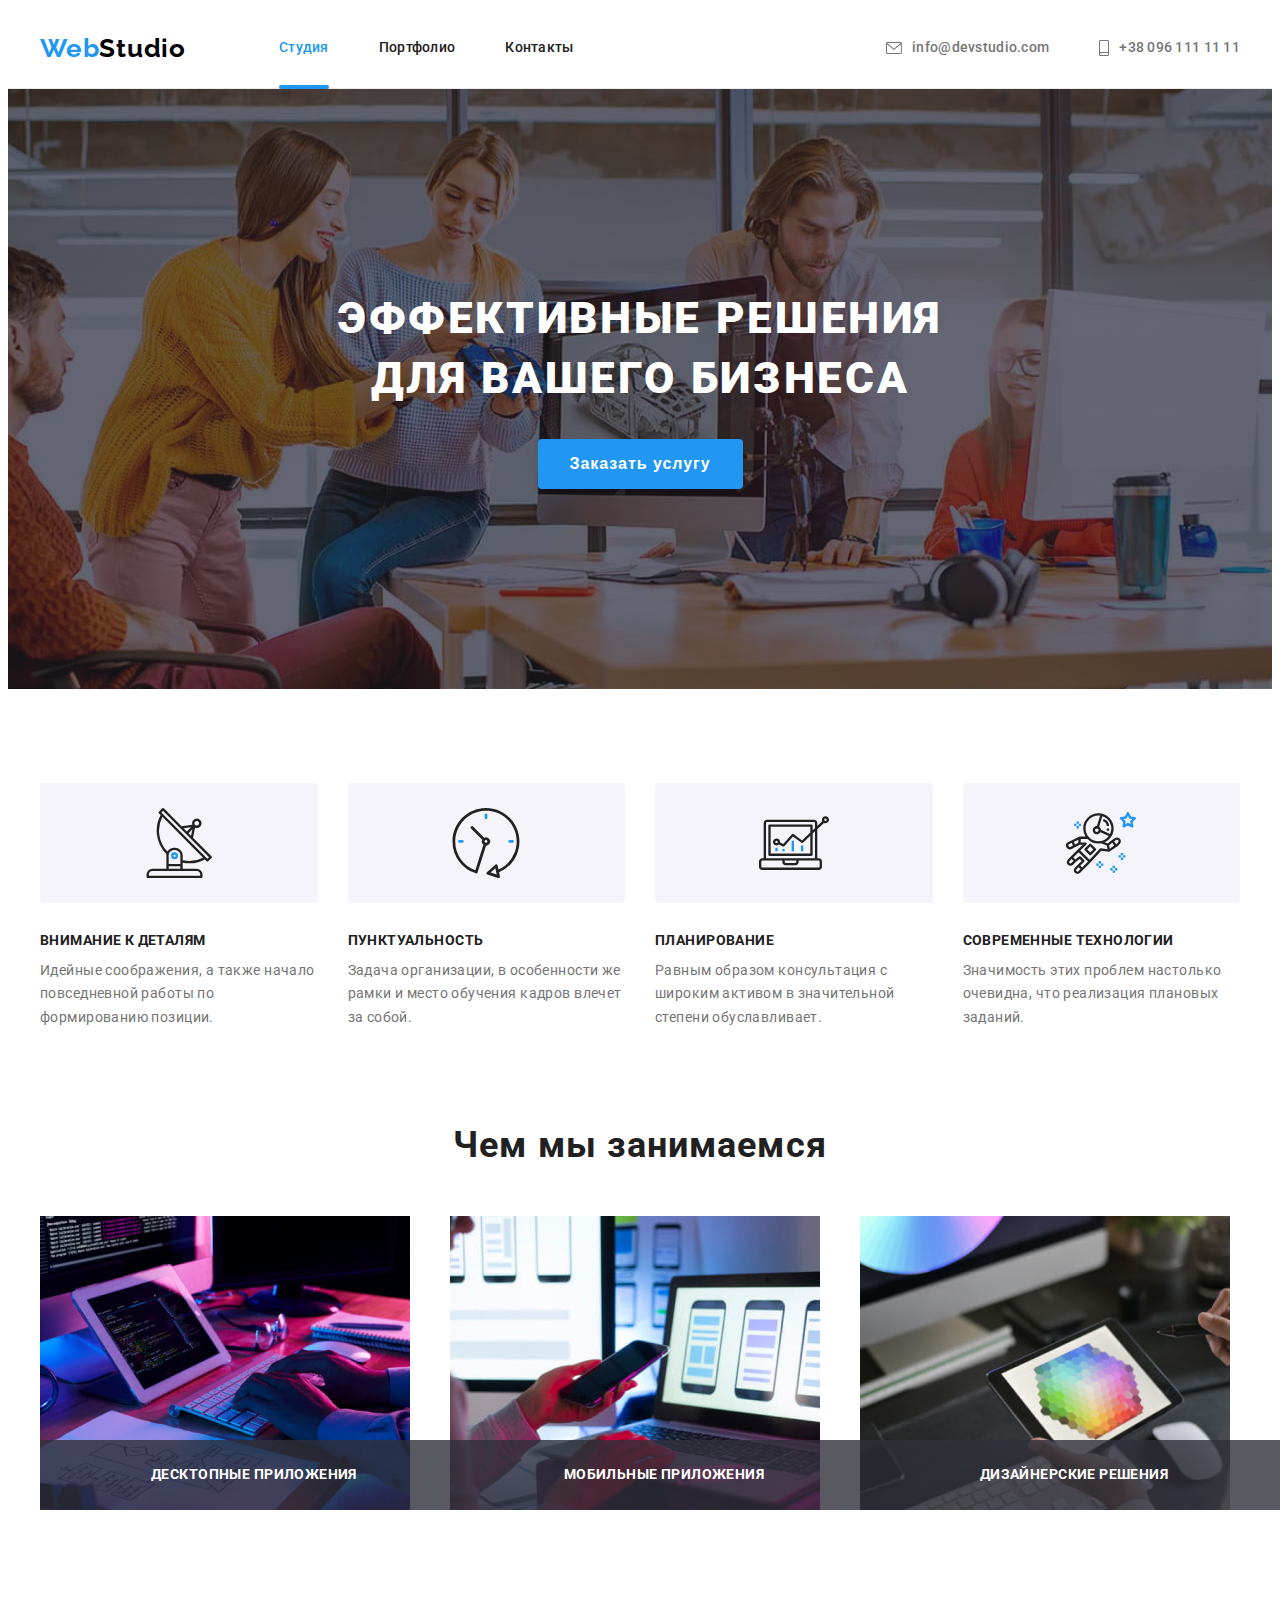
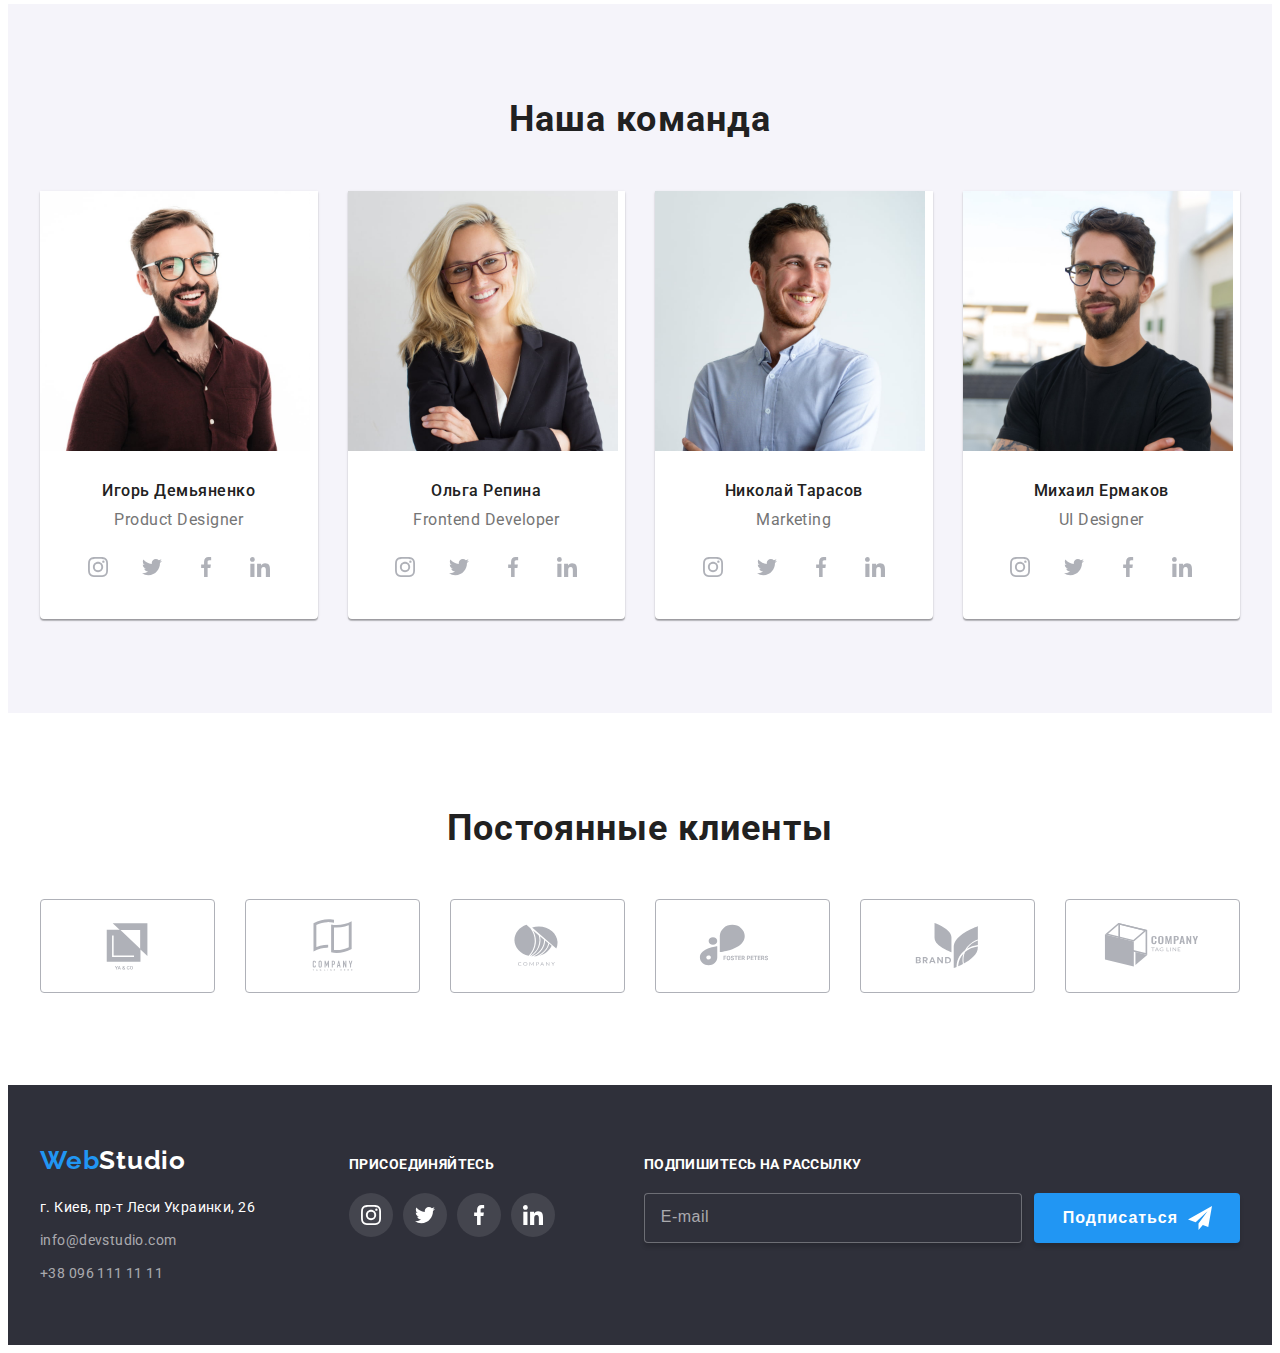
==== commit 36fae086: "prepare to hw7" ====
--- a/index.html
+++ b/index.html
@@ -425,8 +425,8 @@
 
 <!-- Modal window -->
 
-  <div class="backdrop is-hidden-backdrop" data-modal>
-    <div class="modal-window is-hidden-modal" data-modal-window>
+  <div class="backdrop is-hidden" data-modal>
+    <div class="modal-window">
       <button class="modal-close" data-modal-close>
         <svg class="close-icon">
           <use href="./images/icons.svg#icon-close"></use>
@@ -437,7 +437,7 @@
         <b class="callback-form-title">Оставьте свои данные, мы вам перезвоним</b>
         <label class="callback-form-label" for="modal-name">Имя</label>
         <div class="form-input-wrapper">
-          <input class="callback-form-input" type="text" id="modal-name" 
+          <input class="callback-form-input" name="username" type="text" id="modal-name" 
           minlength="2" maxlength="20" placeholder=" " required>
           <svg class="form-input-icon">
             <use href="./images/icons.svg#icon-person"></use>
@@ -445,7 +445,7 @@
         </div>
         <label class="callback-form-label" for="modal-tel">Телефон</label>
         <div class="form-input-wrapper">
-        <input class="callback-form-input" type="tel" id="modal-tel" 
+        <input class="callback-form-input" name="user-phone" type="tel" id="modal-tel" 
           pattern="[0-9]{3}-[0-9]{3}-[0-9]{2}-[0-9]{2}" placeholder=" " 
           title="093-111-22-33" required>
           <svg class="form-input-icon">
@@ -454,17 +454,17 @@
         </div>
         <label class="callback-form-label" for="modal-email">Почта</label>
         <div class="form-input-wrapper">
-          <input class="callback-form-input" type="email" 
+          <input class="callback-form-input" name="user-email" type="email" 
           id="modal-email" placeholder=" " required>
           <svg class="form-input-icon">
             <use href="./images/icons.svg#icon-email"></use>
           </svg>
         </div>
         <label class="callback-form-label" for="modal-comment">Комментарий</label>
-        <textarea class="callback-form-textarea"
+        <textarea class="callback-form-textarea" name="user-message"
           id="modal-comment" placeholder="Введите текст"></textarea>
         <label class="callback-form-policy">
-          <input class="agreement-check visually-hidden" type="checkbox" required>
+          <input class="agreement-check visually-hidden" type="checkbox" name="agreement-option" value="agree" required>
           <svg class="agreement-icon">
             <use href="./images/icons.svg#icon-checked"></use>
           </svg>
--- a/css/styles.css
+++ b/css/styles.css
@@ -138,7 +138,6 @@
   padding-right: 32px;
   padding-top: 10px;
   padding-bottom: 10px;
-
   font-weight: 700;
   font-size: 16px;
   line-height: 1.87;
@@ -275,9 +274,9 @@
 
 .nav-list-link::after {
   position: absolute;
-  bottom: 0;
   content: '';
   display: block;
+  bottom: -1px;
   width: 100%;
   height: 4px;
   border-radius: 2px;
@@ -385,12 +384,6 @@
   box-shadow: 0px 4px 4px rgba(0, 0, 0, 0.15);
   background-color: var(--bg-color);
   color: var(--alternate-logo-color);
-}
-
-.footer-subscribe-btn:hover,
-.footer-subscribe-btn:focus {
-  box-shadow: 0px 4px 4px rgba(0, 0, 0, 0.15);
-  background-color: var(--hover-modal-btn-color);
 }
 
 .footer-subscribe-email::placeholder {
@@ -415,9 +408,15 @@
   line-height: 1.87;
   text-align: center;
   letter-spacing: 0.06em;
-  /* box-shadow: 0px 4px 4px rgba(0, 0, 0, 0.15); */
+  box-shadow: 0px 4px 4px rgba(0, 0, 0, 0.15);
   color: var(--alternate-logo-color);
   background-color: var(--accent-color);
+  transition: background-color 250ms var(--timing-func);
+}
+
+.footer-subscribe-btn:hover,
+.footer-subscribe-btn:focus {
+  background-color: var(--hover-modal-btn-color);
 }
 
 .subscribe-icon-send {
@@ -842,7 +841,7 @@
     visibility 250ms var(--timing-func);
 }
 
-.is-hidden-backdrop {
+.is-hidden {
   opacity: 0;
   visibility: hidden;
   pointer-events: none;
@@ -861,7 +860,7 @@
   transition: transform 250ms var(--timing-func);
 }
 
-.is-hidden-modal {
+.is-hidden .modal-window {
   transform: translate(-50%, -50%) scaleY(0);
 }
 
@@ -994,19 +993,19 @@
   display: flex;
   justify-content: center;
   align-items: center;
+  margin-bottom: 30px;
   font-size: 14px;
   line-height: 1.71;
   letter-spacing: 0.03em;
-  margin-bottom: 30px;
 }
 
 .agreement-icon {
   margin-right: 7px;
   border-radius: 2px;
+  width: 16px;
+  height: 15px;
   border: 2px solid var(--titles-text-color);
   cursor: pointer;
-  width: 16px;
-  height: 15px;
   background-size: contain;
   fill: var(--alternate-logo-color);
 }
@@ -1027,8 +1026,8 @@
 } */
 
 .agreement-check:checked + .agreement-icon {
+  border: none;
   background-color: var(--accent-color);
-  border: none;
   transform: rotate(360deg);
 }
 
